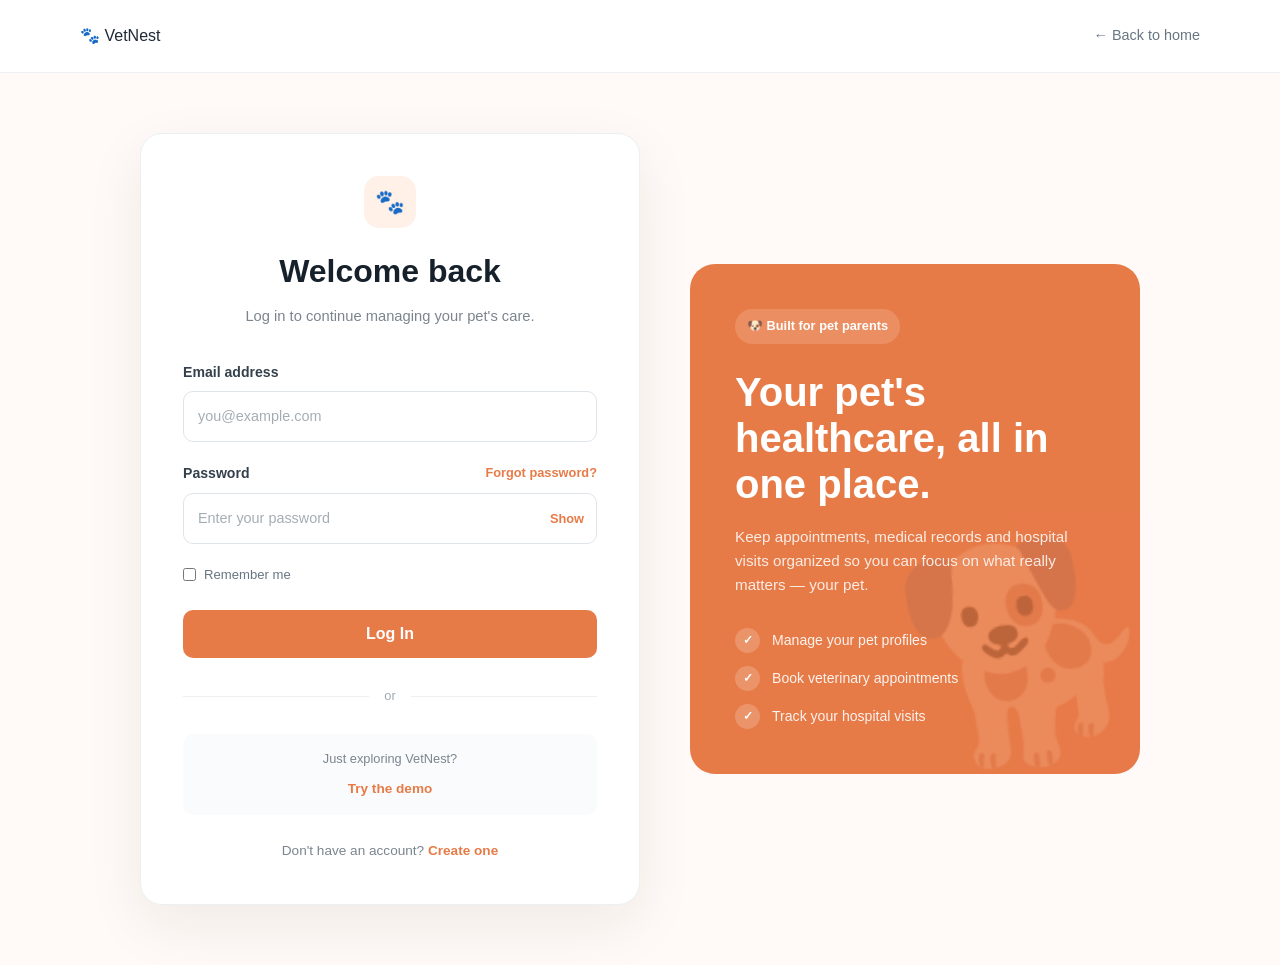
==== login.html @ e7f67ff5 "add login page and auth css" ====
<!DOCTYPE html>
<html lang="en">

<head>
    <meta charset="UTF-8">
    <meta name="viewport" content="width=device-width, initial-scale=1.0">
    <title>Login | VetNest</title>
    <link rel="stylesheet" href="css/global.css">
    <link rel="stylesheet" href="css/auth.css">
</head>

<body class="auth-page">

    <header class="auth-header">
        <div class="container auth-header-container">

            <a href="index.html" class="logo">
                <span class="logo-icon">🐾</span>
                <span class="logo-text">VetNest</span>
            </a>

            <a href="index.html" class="back-link">
                ← Back to home
            </a>

        </div>
    </header>


    <main class="auth-main">

        <div class="auth-container">
            <section class="auth-card">

                <div class="auth-heading">
                    <span class="auth-icon">🐾</span>

                    <h1>Welcome back</h1>

                    <p>
                        Log in to continue managing your pet's care.
                    </p>
                </div>

                <form class="auth-form" id="loginForm">

                    <div class="form-group">
                        <label for="email">Email address</label>

                        <input type="email" id="email" name="email" placeholder="you@example.com" autocomplete="email"
                            required>
                    </div>


                    <div class="form-group">

                        <div class="form-label-row">
                            <label for="password">Password</label>

                            <a href="#" class="forgot-password">
                                Forgot password?
                            </a>
                        </div>

                        <div class="password-input">
                            <input type="password" id="password" name="password" placeholder="Enter your password"
                                autocomplete="current-password" required>

                            <button type="button" class="password-toggle" id="passwordToggle"
                                aria-label="Show password">
                                Show
                            </button>
                        </div>

                    </div>


                    <div class="form-options">

                        <label class="remember-me">
                            <input type="checkbox" name="remember">

                            <span>Remember me</span>
                        </label>

                    </div>


                    <button type="submit" class="button button-primary button-large auth-submit">
                        Log In
                    </button>

                </form>

                <div class="auth-divider">
                    <span>or</span>
                </div>

                <div class="demo-login">

                    <p class="demo-login-text">
                        Just exploring VetNest?
                    </p>

                    <button type="button" class="demo-login-button" id="demoLogin">
                        Try the demo
                    </button>

                </div>

                <p class="auth-footer-text">
                    Don't have an account?
                    <a href="register.html">Create one</a>
                </p>

            </section>

            <aside class="auth-info">

                <div class="auth-info-content">

                    <span class="auth-info-badge">
                        🐶 Built for pet parents
                    </span>

                    <h2>
                        Your pet's healthcare,
                        all in one place.
                    </h2>

                    <p>
                        Keep appointments, medical records and
                        hospital visits organized so you can focus
                        on what really matters — your pet.
                    </p>

                    <div class="auth-info-list">

                        <div class="auth-info-item">
                            <span>✓</span>
                            <p>Manage your pet profiles</p>
                        </div>

                        <div class="auth-info-item">
                            <span>✓</span>
                            <p>Book veterinary appointments</p>
                        </div>

                        <div class="auth-info-item">
                            <span>✓</span>
                            <p>Track your hospital visits</p>
                        </div>
                    </div>
                </div>
                <div class="auth-info-pet">
                    🐕
                </div>
            </aside>
        </div>
    </main>
    <script src="js/auth.js"></script>


</body>

</html>
---- css/global.css ----
* {
    margin: 0;
    padding: 0;
    box-sizing: border-box;
}

html {
    scroll-behavior: smooth;
}

body {
    font-family: Inter, Arial, sans-serif;
    color: #1f2937;
    background: #ffffff;
    line-height: 1.6;
}

a {
    color: inherit;
    text-decoration: none;
}

button,
a {
    transition: 0.2s ease;
}

.container {
    width: min(1120px, 90%);
    margin: 0 auto;
}

.section {
    padding: 100px 0;
}

.section-heading {
    max-width: 650px;
    margin: 0 auto 55px;
    text-align: center;
}

.section-label {
    display: inline-block;
    margin-bottom: 12px;
    color: #e77b48;
    font-size: 0.85rem;
    font-weight: 700;
    text-transform: uppercase;
    letter-spacing: 1.5px;
}

.section-title {
    font-size: clamp(2rem, 4vw, 3rem);
    line-height: 1.15;
    margin-bottom: 18px;
    color: #17212b;
}

.section-description {
    color: #687582;
    font-size: 1.05rem;
}



.button {
    display: inline-flex;
    align-items: center;
    justify-content: center;
    gap: 8px;
    padding: 11px 20px;
    border: 1px solid transparent;
    border-radius: 10px;
    font-weight: 600;
    cursor: pointer;
}

.button-primary {
    background: #e77b48;
    color: white;
}

.button-primary:hover {
    background: #d96938;
    transform: translateY(-2px);
}

.button-secondary {
    background: #ffffff;
    border-color: #e4e8ec;
    color: #34404b;
}

.button-secondary:hover {
    border-color: #e77b48;
    color: #e77b48;
}

.button-large {
    padding: 14px 24px;
    font-size: 1rem;
}

.button-link {
    color: #34404b;
}

.button-link:hover {
    color: #e77b48;
}

.button-light {
    background: #ffffff;
    color: #e77b48;
}

.button-light:hover {
    background: #fff4ee;
}

@media (max-width: 700px) {
    .section {
        padding: 70px 0;
    }
}
---- css/auth.css ----
.auth-page {
    min-height: 100vh;
    background: #fffaf7;
}

.auth-header {
    background: #ffffff;
    border-bottom: 1px solid #edf0f2;
}

.auth-header-container {
    height: 72px;
    display: flex;
    align-items: center;
    justify-content: space-between;
}

.back-link {
    color: #687582;
    font-size: 0.9rem;
    font-weight: 500;
}

.back-link:hover {
    color: #e77b48;
}

.auth-main {
    min-height: calc(100vh - 72px);
    display: flex;
    align-items: center;
    padding: 60px 0;
}

.auth-container {
    width: min(1000px, 90%);
    margin: auto;
    display: grid;
    grid-template-columns: 1fr 0.9fr;
    gap: 50px;
    align-items: center;
}

.auth-card {
    padding: 42px;
    background: #ffffff;
    border: 1px solid #edf0f2;
    border-radius: 22px;
    box-shadow: 0 20px 60px rgba(40, 30, 20, 0.07);
}

.auth-heading {
    text-align: center;
    margin-bottom: 32px;
}

.auth-icon {
    width: 52px;
    height: 52px;
    margin: 0 auto 18px;
    display: grid;
    place-items: center;
    border-radius: 15px;
    background: #fff0e8;
    font-size: 1.5rem;
}

.auth-heading h1 {
    margin-bottom: 8px;
    color: #17212b;
    font-size: 2rem;
}

.auth-heading p {
    color: #7a858e;
    font-size: 0.92rem;
}

.auth-form {
    display: grid;
    gap: 20px;
}

.form-group {
    display: grid;
    gap: 8px;
}

.form-group label {
    color: #34404b;
    font-size: 0.88rem;
    font-weight: 600;
}

.form-label-row {
    display: flex;
    align-items: center;
    justify-content: space-between;
}

.forgot-password {
    color: #e77b48;
    font-size: 0.8rem;
    font-weight: 600;
}

.forgot-password:hover {
    text-decoration: underline;
}

.form-group input {
    width: 100%;
    padding: 13px 14px;
    border: 1px solid #dfe4e8;
    border-radius: 10px;
    outline: none;
    color: #27323b;
    background: #ffffff;
    font: inherit;
    font-size: 0.9rem;
    transition: border-color 0.2s, box-shadow 0.2s;
}

.form-group input::placeholder {
    color: #a5adb4;
}

.form-group input:focus {
    border-color: #e77b48;
    box-shadow: 0 0 0 3px rgba(231, 123, 72, 0.12);
}

.password-input {
    position: relative;
}

.password-input input {
    padding-right: 65px;
}

.password-toggle {
    position: absolute;
    top: 50%;
    right: 13px;
    transform: translateY(-50%);
    border: none;
    background: none;
    color: #e77b48;
    font-size: 0.8rem;
    font-weight: 600;
    cursor: pointer;
}

.form-options {
    display: flex;
    align-items: center;
}

.remember-me {
    display: flex;
    align-items: center;
    gap: 8px;
    color: #687582;
    font-size: 0.82rem;
    cursor: pointer;
}

.remember-me input {
    accent-color: #e77b48;
}

.auth-submit {
    width: 100%;
    margin-top: 5px;
}

.auth-divider {
    display: flex;
    align-items: center;
    gap: 15px;
    margin: 28px 0;
    color: #a0a9b0;
    font-size: 0.8rem;
}

.auth-divider::before,
.auth-divider::after {
    content: "";
    flex: 1;
    height: 1px;
    background: #edf0f2;
}

.demo-login {
    padding: 15px;
    text-align: center;
    border-radius: 10px;
    background: #fafbfc;
}

.demo-login-text {
    margin-bottom: 5px;
    color: #7a858e;
    font-size: 0.8rem;
}

.demo-login-button {
    border: none;
    background: none;
    color: #e77b48;
    font-size: 0.85rem;
    font-weight: 700;
    cursor: pointer;
}

.demo-login-button:hover {
    text-decoration: underline;
}

.auth-footer-text {
    margin-top: 25px;
    text-align: center;
    color: #7a858e;
    font-size: 0.85rem;
}

.auth-footer-text a {
    color: #e77b48;
    font-weight: 700;
}

.auth-footer-text a:hover {
    text-decoration: underline;
}

.auth-info {
    position: relative;
    min-height: 500px;
    padding: 45px;
    overflow: hidden;
    display: flex;
    flex-direction: column;
    justify-content: space-between;
    border-radius: 25px;
    background: #e77b48;
    color: white;
}

.auth-info-content {
    position: relative;
    z-index: 2;
}

.auth-info-badge {
    display: inline-block;
    padding: 7px 12px;
    margin-bottom: 25px;
    border-radius: 50px;
    background: rgba(255, 255, 255, 0.15);
    font-size: 0.8rem;
    font-weight: 600;
}

.auth-info h2 {
    max-width: 380px;
    margin-bottom: 18px;
    font-size: 2.5rem;
    line-height: 1.15;
}

.auth-info-content>p {
    max-width: 390px;
    color: rgba(255, 255, 255, 0.85);
    font-size: 0.95rem;
}

.auth-info-list {
    display: grid;
    gap: 13px;
    margin-top: 30px;
}

.auth-info-item {
    display: flex;
    align-items: center;
    gap: 12px;
}

.auth-info-item span {
    width: 25px;
    height: 25px;
    display: grid;
    place-items: center;
    border-radius: 50%;
    background: rgba(255, 255, 255, 0.18);
    font-size: 0.75rem;
    font-weight: 700;
}

.auth-info-item p {
    color: rgba(255, 255, 255, 0.9);
    font-size: 0.88rem;
}

.auth-info-pet {
    position: absolute;
    right: -20px;
    bottom: -45px;
    font-size: 13rem;
    opacity: 0.18;
    transform: rotate(-8deg);
}

@media (max-width: 850px) {
    .auth-container {
        grid-template-columns: 1fr;
        max-width: 520px;
    }

    .auth-info {
        display: none;
    }
}

@media (max-width: 500px) {
    .auth-main {
        padding: 35px 0;
    }

    .auth-card {
        padding: 30px 22px;
        border-radius: 18px;
    }

    .auth-header-container {
        height: 65px;
    }

    .back-link {
        font-size: 0.8rem;
    }

    .auth-heading h1 {
        font-size: 1.7rem;
    }
}
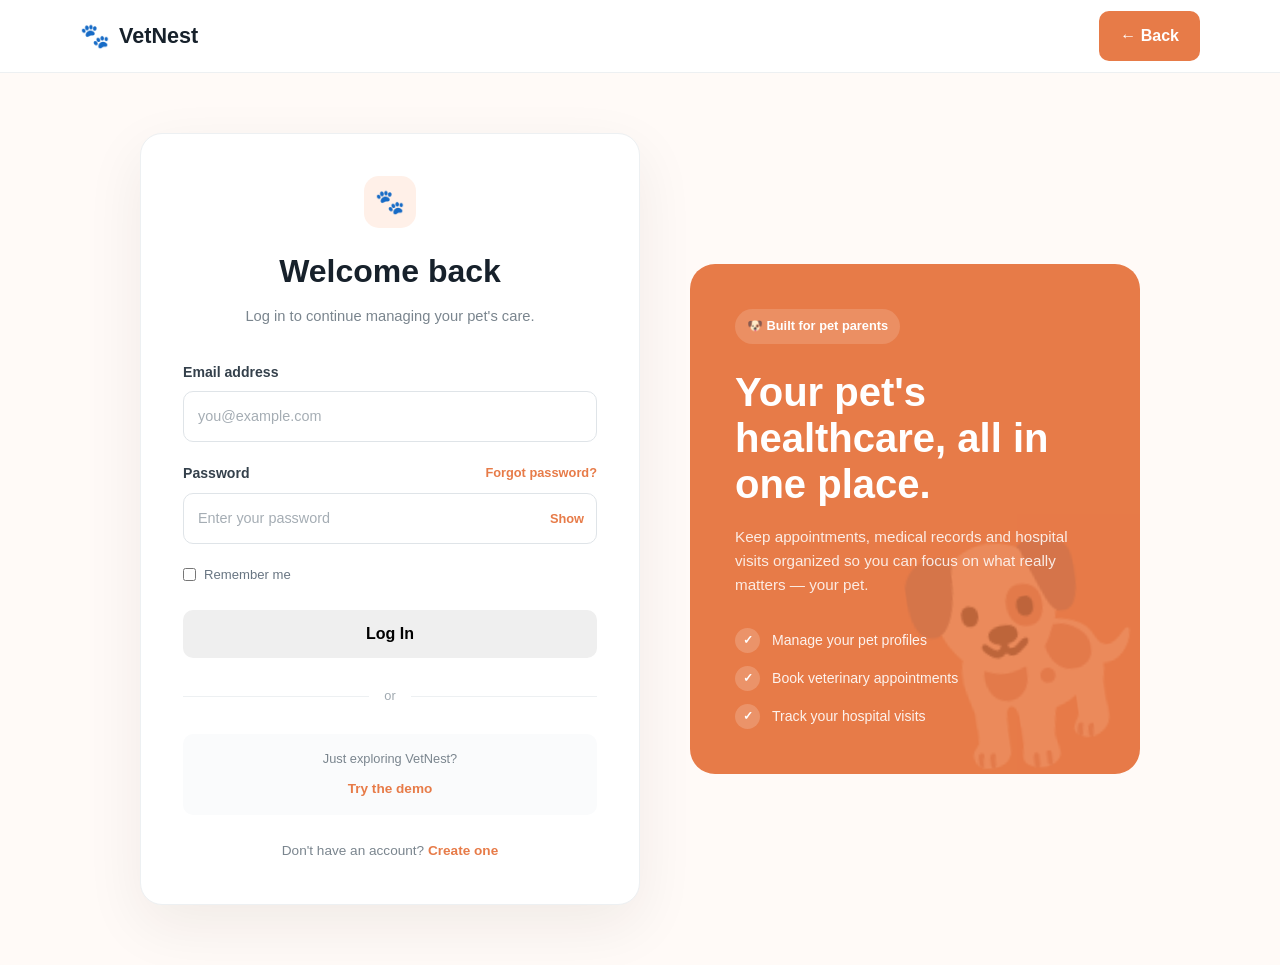
==== commit 32f54f4e: "Add Register Html and edit back button css" ====
--- a/login.html
+++ b/login.html
@@ -19,8 +19,8 @@
                 <span class="logo-text">VetNest</span>
             </a>
 
-            <a href="index.html" class="back-link">
-                ← Back to home
+            <a href="index.html" class="back-link back-button">
+                ← Back
             </a>
 
         </div>
--- a/css/global.css
+++ b/css/global.css
@@ -24,6 +24,19 @@
 a {
     transition: 0.2s ease;
 }
+
+.back-button{
+    display: inline-flex;
+    align-items: center;
+    justify-content: center;
+    gap: 8px;
+    padding: 11px 20px;
+    border: 1px solid transparent;
+    border-radius: 10px;
+    font-weight: 600;
+    cursor: pointer;
+}
+
 
 .container {
     width: min(1120px, 90%);
@@ -76,23 +89,23 @@
     cursor: pointer;
 }
 
-.button-primary {
+.button-cta {
     background: #e77b48;
     color: white;
 }
 
-.button-primary:hover {
+.button-cta:hover {
     background: #d96938;
     transform: translateY(-2px);
 }
 
-.button-secondary {
+.button-login {
     background: #ffffff;
     border-color: #e4e8ec;
     color: #34404b;
 }
 
-.button-secondary:hover {
+.button-login:hover {
     border-color: #e77b48;
     color: #e77b48;
 }
--- a/css/auth.css
+++ b/css/auth.css
@@ -15,14 +15,15 @@
     justify-content: space-between;
 }
 
+
 .back-link {
-    color: #687582;
-    font-size: 0.9rem;
-    font-weight: 500;
+    background: #e77b48;
+    color: white;
 }
 
 .back-link:hover {
-    color: #e77b48;
+    background: #d96938;
+    transform: translateY(-2px);
 }
 
 .auth-main {
@@ -79,6 +80,22 @@
 .auth-form {
     display: grid;
     gap: 20px;
+}
+
+.logo {
+    display: inline-flex;
+    align-items: center;
+    gap: 9px;
+    font-size: 1.35rem;
+    font-weight: 800;
+}
+
+.logo-icon {
+    font-size: 1.5rem;
+}
+
+.logo-text {
+    color: #17212b;
 }
 
 .form-group {
